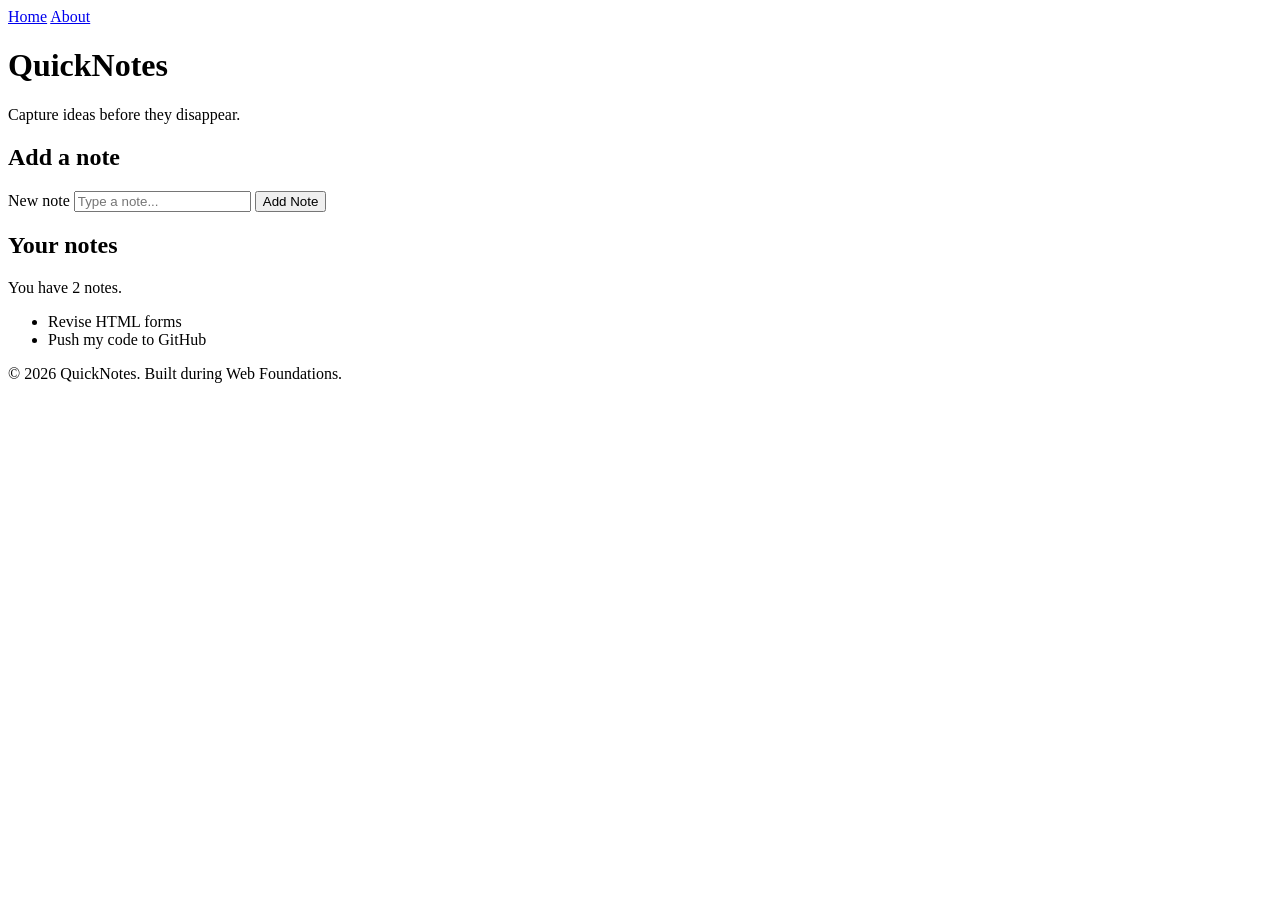
==== about.html @ 3993b318 "first commit" ====
<!DOCTYPE html>
<html lang="en">
  <head>
    <meta charset="UTF-8" />
    <meta name="viewport" content="width=device-width, initial-scale=1.0" />
    <title>QuickNotes</title>
    <nav>
      <a href="index.html">Home</a>
      <a href="about.html">About</a>
    </nav>
  </head>
  <body>
    <header>
      <h1>QuickNotes</h1>
      <p>Capture ideas before they disappear.</p>
    </header>

    <main>
      <section>
        <h2>Add a note</h2>
        <form id="note-form">
          <label for="note-input">New note</label>
          <input type="text" id="note-input" placeholder="Type a note..." />
          <button type="submit">Add Note</button>
        </form>
      </section>

      <section>
        <h2>Your notes</h2>
        <p id="note-count">You have 2 notes.</p>
        <ul id="notes-list">
          <li>Revise HTML forms</li>
          <li>Push my code to GitHub</li>
        </ul>
      </section>
    </main>

    <footer>
      <p>&copy; 2026 QuickNotes. Built during Web Foundations.</p>
    </footer>
  </body>
</html>
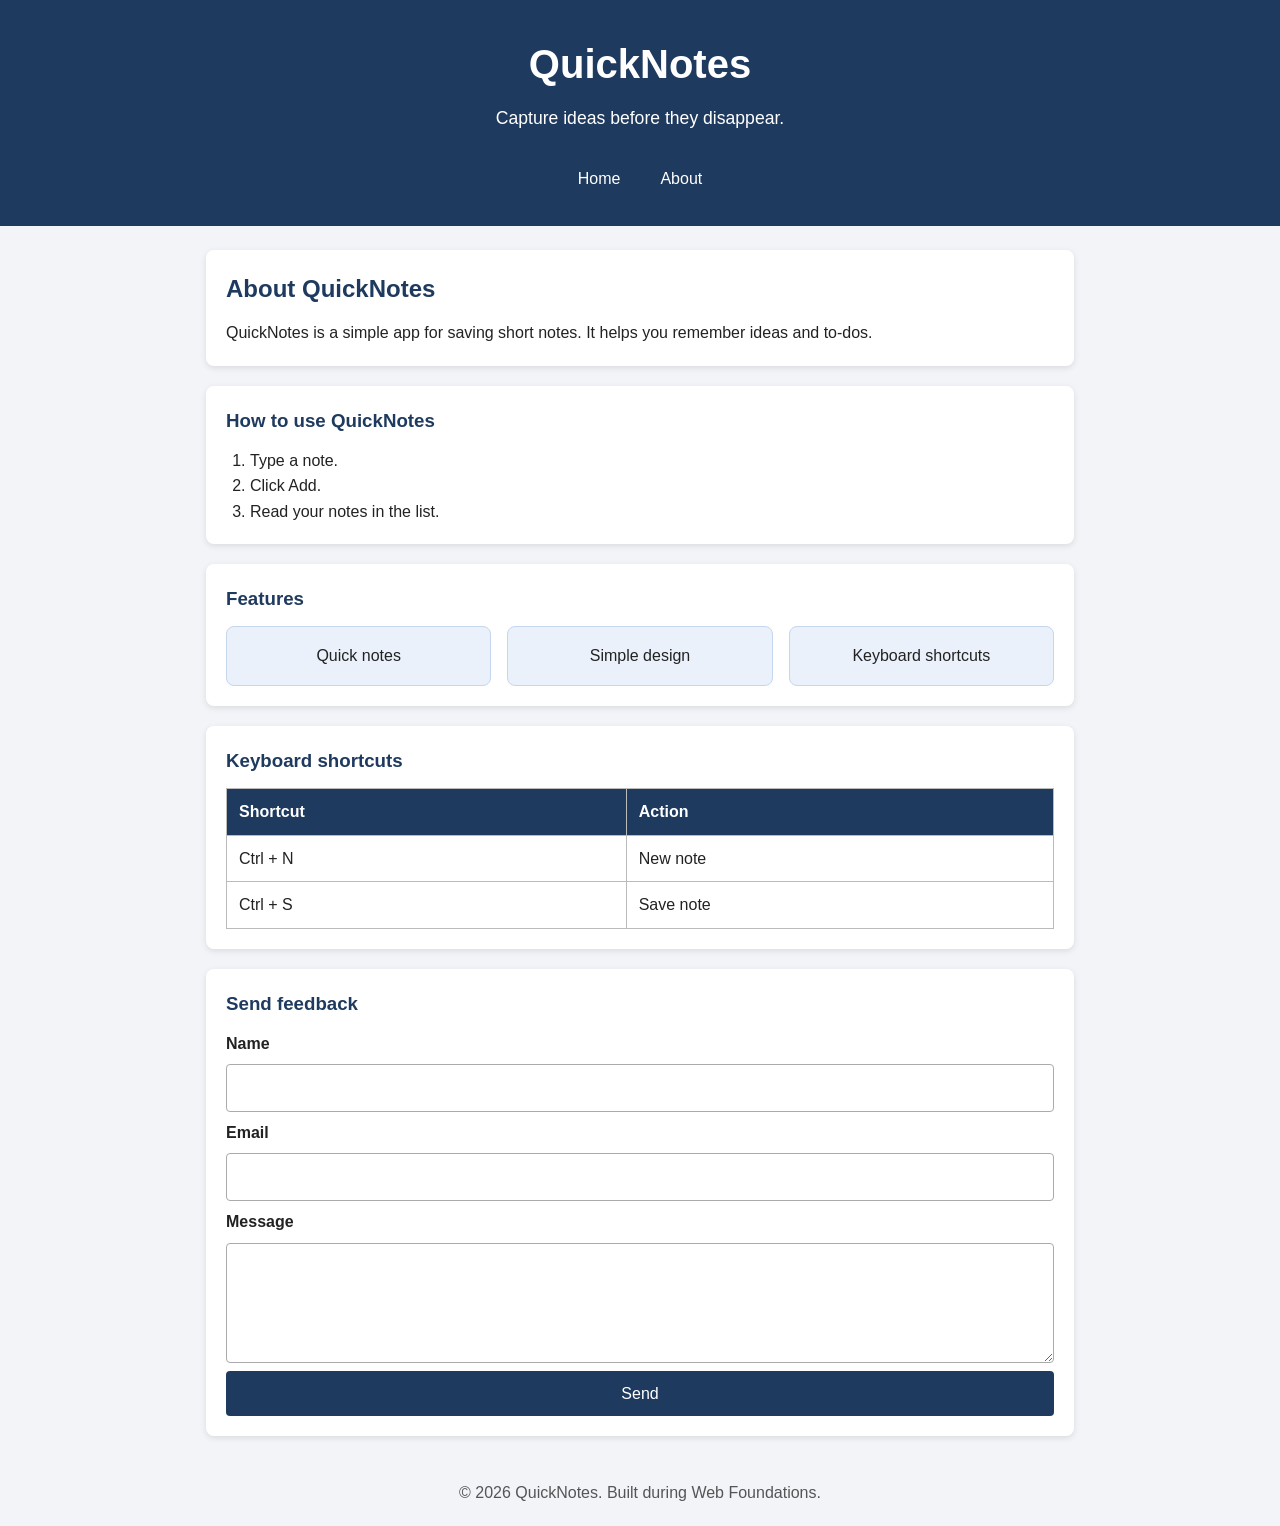
==== commit be4a88bc: "day2 assignment" ====
--- a/about.html
+++ b/about.html
@@ -3,35 +3,75 @@
   <head>
     <meta charset="UTF-8" />
     <meta name="viewport" content="width=device-width, initial-scale=1.0" />
-    <title>QuickNotes</title>
-    <nav>
-      <a href="index.html">Home</a>
-      <a href="about.html">About</a>
-    </nav>
+    <title>About QuickNotes</title>
+    <link rel="stylesheet" href="style.css" />
   </head>
   <body>
     <header>
       <h1>QuickNotes</h1>
       <p>Capture ideas before they disappear.</p>
+      <nav>
+        <a href="index.html">Home</a>
+        <a href="about.html">About</a>
+      </nav>
     </header>
 
     <main>
       <section>
-        <h2>Add a note</h2>
-        <form id="note-form">
-          <label for="note-input">New note</label>
-          <input type="text" id="note-input" placeholder="Type a note..." />
-          <button type="submit">Add Note</button>
-        </form>
+        <h2>About QuickNotes</h2>
+        <p>QuickNotes is a simple app for saving short notes. It helps you remember ideas and to-dos.</p>
       </section>
 
       <section>
-        <h2>Your notes</h2>
-        <p id="note-count">You have 2 notes.</p>
-        <ul id="notes-list">
-          <li>Revise HTML forms</li>
-          <li>Push my code to GitHub</li>
+        <h3>How to use QuickNotes</h3>
+        <ol>
+          <li>Type a note.</li>
+          <li>Click Add.</li>
+          <li>Read your notes in the list.</li>
+        </ol>
+      </section>
+
+      <section>
+        <h3>Features</h3>
+        <ul class="features">
+          <li>Quick notes</li>
+          <li>Simple design</li>
+          <li>Keyboard shortcuts</li>
         </ul>
+      </section>
+
+      <section>
+        <h3>Keyboard shortcuts</h3>
+        <table>
+          <tr>
+            <th>Shortcut</th>
+            <th>Action</th>
+          </tr>
+          <tr>
+            <td>Ctrl + N</td>
+            <td>New note</td>
+          </tr>
+          <tr>
+            <td>Ctrl + S</td>
+            <td>Save note</td>
+          </tr>
+        </table>
+      </section>
+
+      <section>
+        <h3>Send feedback</h3>
+        <form>
+          <label for="name">Name</label>
+          <input type="text" id="name" required />
+
+          <label for="email">Email</label>
+          <input type="email" id="email" required />
+
+          <label for="message">Message</label>
+          <textarea id="message" required></textarea>
+
+          <button type="submit">Send</button>
+        </form>
       </section>
     </main>
 
--- a/style.css
+++ b/style.css
@@ -0,0 +1,194 @@
+/* ---------- Reset and base ---------- */
+*,
+*::before,
+*::after {
+  box-sizing: border-box;
+}
+
+* {
+  margin: 0;
+  padding: 0;
+}
+
+body {
+  font-family: Arial, Helvetica, sans-serif;
+  line-height: 1.6;
+  color: #222;
+  background-color: #f2f4f8;
+}
+
+/* ---------- Header ---------- */
+header {
+  background-color: #1f3a5f;
+  color: #fff;
+  text-align: center;
+  padding: 32px 16px 16px;
+}
+
+header h1 {
+  font-size: 2.5rem;
+  margin-bottom: 8px;
+}
+
+header p {
+  font-size: 1.1rem;
+  margin-bottom: 16px;
+}
+
+/* ---------- Navigation (Flexbox) ---------- */
+nav {
+  display: flex;
+  justify-content: center;
+  align-items: center;
+  gap: 16px;
+  padding: 12px 0;
+}
+
+nav a {
+  color: #fff;
+  text-decoration: none;
+  padding: 6px 12px;
+  border-radius: 4px;
+  transition: background-color 0.3s ease, color 0.3s ease;
+}
+
+nav a:hover {
+  background-color: #fff;
+  color: #1f3a5f;
+}
+
+/* ---------- Main and sections ---------- */
+main {
+  max-width: 900px;
+  margin: 24px auto;
+  padding: 0 16px;
+}
+
+section {
+  background-color: #fff;
+  padding: 20px;
+  margin-bottom: 20px;
+  border-radius: 8px;
+  box-shadow: 0 2px 6px rgba(0, 0, 0, 0.1);
+}
+
+section h2,
+section h3 {
+  margin-bottom: 12px;
+  color: #1f3a5f;
+}
+
+ol,
+ul {
+  padding-left: 24px;
+}
+
+/* ---------- Features grid (CSS Grid) ---------- */
+.features {
+  list-style: none;
+  padding-left: 0;
+  display: grid;
+  grid-template-columns: repeat(auto-fit, minmax(180px, 1fr));
+  gap: 16px;
+}
+
+.features li {
+  background-color: #eaf1fb;
+  border: 1px solid #c5d6ee;
+  border-radius: 8px;
+  padding: 16px;
+  text-align: center;
+}
+
+/* ---------- Shortcuts table ---------- */
+table {
+  width: 100%;
+  border-collapse: collapse;
+}
+
+th,
+td {
+  border: 1px solid #bbb;
+  padding: 10px 12px;
+  text-align: left;
+}
+
+th {
+  background-color: #1f3a5f;
+  color: #fff;
+}
+
+/* ---------- Forms ---------- */
+form {
+  display: flex;
+  flex-direction: column;
+  gap: 8px;
+}
+
+label {
+  font-weight: bold;
+}
+
+input,
+textarea {
+  display: block;
+  width: 100%;
+  padding: 10px;
+  border: 1px solid #aaa;
+  border-radius: 4px;
+  font: inherit;
+}
+
+textarea {
+  min-height: 120px;
+  resize: vertical;
+}
+
+input:focus,
+textarea:focus {
+  outline: 2px solid #1f3a5f;
+  border-color: #1f3a5f;
+}
+
+/* ---------- Buttons ---------- */
+button {
+  padding: 10px 16px;
+  background-color: #1f3a5f;
+  color: #fff;
+  border: none;
+  border-radius: 4px;
+  font: inherit;
+  cursor: pointer;
+  transition: background-color 0.3s ease, transform 0.2s ease;
+}
+
+button:hover {
+  background-color: #2f5a94;
+  transform: translateY(-2px);
+}
+
+/* ---------- Footer ---------- */
+footer {
+  text-align: center;
+  padding: 20px 16px;
+  color: #555;
+}
+
+/* ---------- Small screens ---------- */
+@media (max-width: 600px) {
+  header {
+    padding: 20px 12px 8px;
+  }
+
+  header h1 {
+    font-size: 1.6rem;
+  }
+
+  header p {
+    font-size: 0.95rem;
+  }
+
+  section {
+    padding: 16px;
+  }
+}
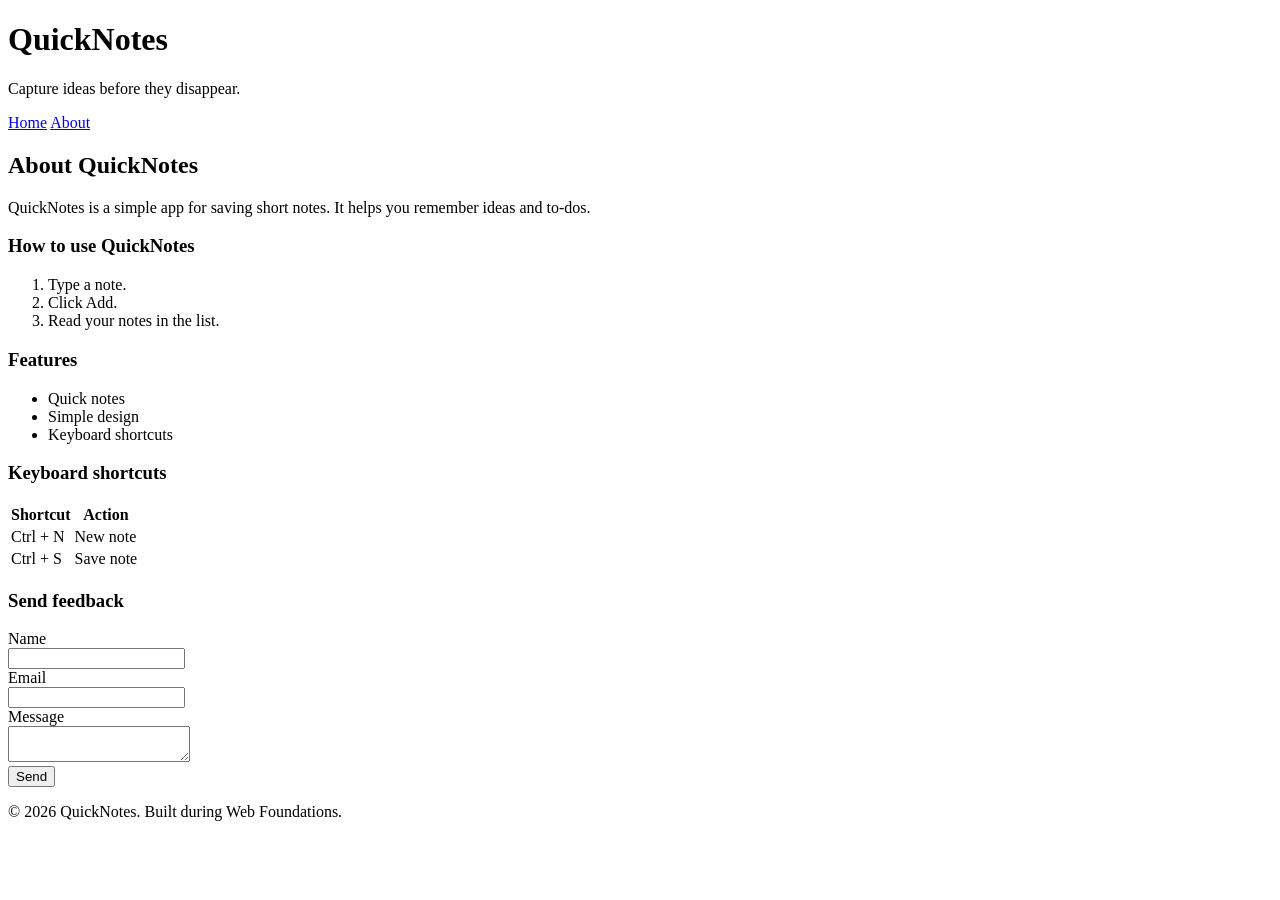
==== commit 48b00792: "redo day1 assignment" ====
--- a/about.html
+++ b/about.html
@@ -1,82 +1,81 @@
 <!DOCTYPE html>
 <html lang="en">
-  <head>
-    <meta charset="UTF-8" />
-    <meta name="viewport" content="width=device-width, initial-scale=1.0" />
-    <title>About QuickNotes</title>
-    <link rel="stylesheet" href="style.css" />
-  </head>
-  <body>
-    <header>
+<head>
+  <meta charset="UTF-8">
+  <title>About QuickNotes</title>
+</head>
+<body>
+
+  <header>
       <h1>QuickNotes</h1>
       <p>Capture ideas before they disappear.</p>
-      <nav>
-        <a href="index.html">Home</a>
-        <a href="about.html">About</a>
-      </nav>
     </header>
+    <nav>
+      <a href="index.html">Home</a>
+      <a href="about.html">About</a>
+    </nav>
+  </header>
 
-    <main>
-      <section>
-        <h2>About QuickNotes</h2>
-        <p>QuickNotes is a simple app for saving short notes. It helps you remember ideas and to-dos.</p>
-      </section>
+  <main>
+    <h2>About QuickNotes</h2>
+    <p>QuickNotes is a simple app for saving short notes. It helps you remember ideas and to-dos.</p>
 
-      <section>
-        <h3>How to use QuickNotes</h3>
-        <ol>
-          <li>Type a note.</li>
-          <li>Click Add.</li>
-          <li>Read your notes in the list.</li>
-        </ol>
-      </section>
+    <section>
+      <h3>How to use QuickNotes</h3>
+      <ol>
+        <li>Type a note.</li>
+        <li>Click Add.</li>
+        <li>Read your notes in the list.</li>
+      </ol>
+    </section>
 
-      <section>
-        <h3>Features</h3>
-        <ul class="features">
-          <li>Quick notes</li>
-          <li>Simple design</li>
-          <li>Keyboard shortcuts</li>
-        </ul>
-      </section>
+    <section>
+      <h3>Features</h3>
+      <ul>
+        <li>Quick notes</li>
+        <li>Simple design</li>
+        <li>Keyboard shortcuts</li>
+      </ul>
+    </section>
 
-      <section>
-        <h3>Keyboard shortcuts</h3>
-        <table>
-          <tr>
-            <th>Shortcut</th>
-            <th>Action</th>
-          </tr>
-          <tr>
-            <td>Ctrl + N</td>
-            <td>New note</td>
-          </tr>
-          <tr>
-            <td>Ctrl + S</td>
-            <td>Save note</td>
-          </tr>
-        </table>
-      </section>
+    <section>
+      <h3>Keyboard shortcuts</h3>
+      <table>
+        <tr>
+          <th>Shortcut</th>
+          <th>Action</th>
+        </tr>
+        <tr>
+          <td>Ctrl + N</td>
+          <td>New note</td>
+        </tr>
+        <tr>
+          <td>Ctrl + S</td>
+          <td>Save note</td>
+        </tr>
+      </table>
+    </section>
 
-      <section>
-        <h3>Send feedback</h3>
-        <form>
-          <label for="name">Name</label>
-          <input type="text" id="name" required />
+    <section>
+      <h3>Send feedback</h3>
+      <form>
+        <label for="name">Name</label><br>
+        <input type="text" id="name" required><br>
 
-          <label for="email">Email</label>
-          <input type="email" id="email" required />
+        <label for="email">Email</label><br>
+        <input type="email" id="email" required><br>
 
-          <label for="message">Message</label>
-          <textarea id="message" required></textarea>
+        <label for="message">Message</label><br>
+        <textarea id="message" required></textarea><br>
 
-          <button type="submit">Send</button>
-        </form>
-      </section>
-    </main>
+        <button type="submit">Send</button>
+      </form>
+    </section>
+  </main>
 
-    <footer>
-      <p>&copy; 2026 QuickNotes. Built during Web Foundations.</p>
-    </footer>
-  </body>
+  <footer>
+    <p>&copy; 2026 QuickNotes. Built during Web Foundations.</p>
+  </footer>
+
+</body>
 </html>
